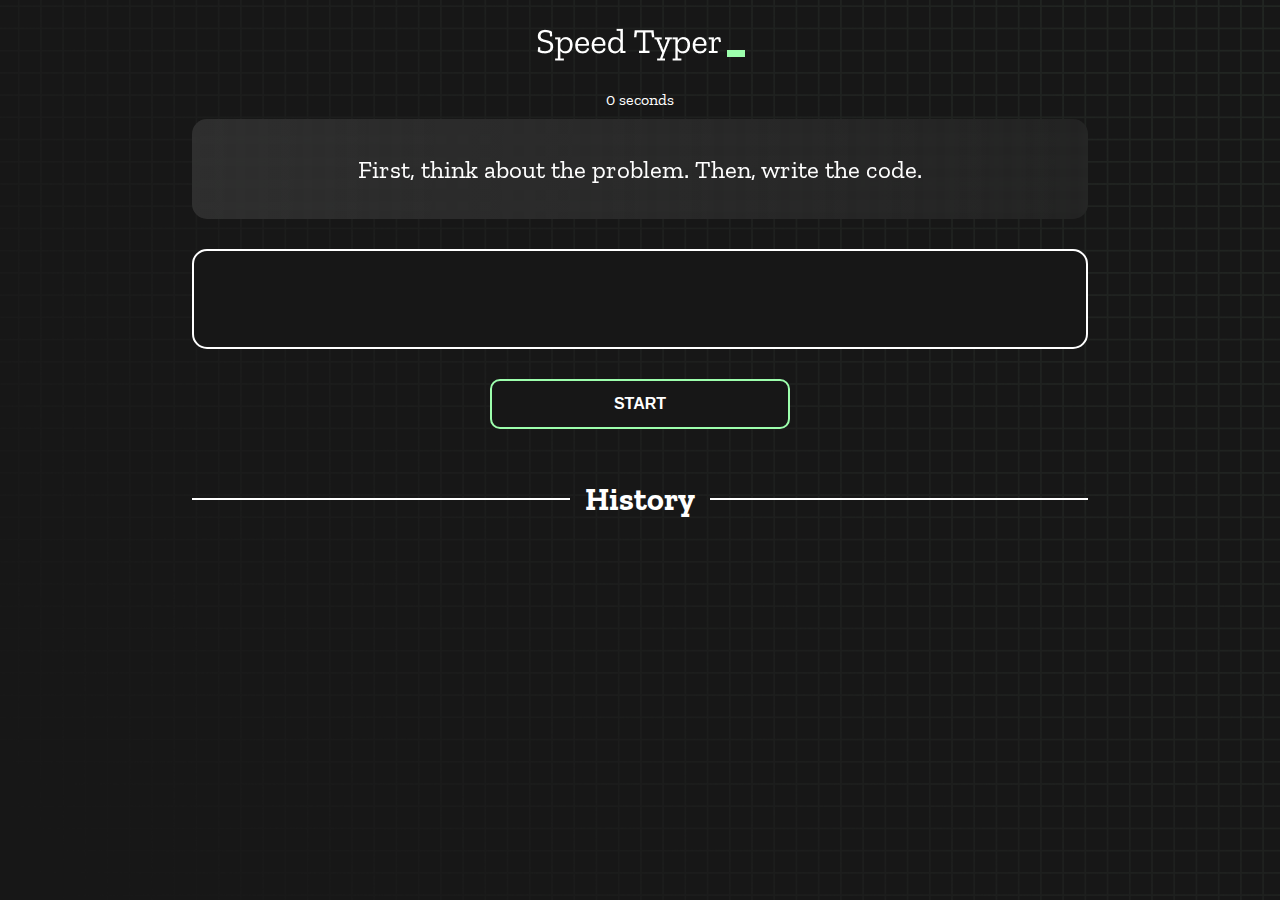
==== index.html @ bb96fa52 "Initial commit" ====
<!DOCTYPE html>
<html lang="en">
  <head>
    <meta charset="UTF-8" />
    <meta http-equiv="X-UA-Compatible" content="IE=edge" />
    <meta name="viewport" content="width=device-width, initial-scale=1.0" />
    <title>Speed Monster</title>
    <link rel="stylesheet" href="styles.css" />
    <link rel="preconnect" href="https://fonts.googleapis.com" />
    <link rel="preconnect" href="https://fonts.gstatic.com" crossorigin />
    <link
      href="https://fonts.googleapis.com/css2?family=Zilla+Slab:wght@300;400;500&display=swap"
      rel="stylesheet"
    />
  </head>
  <body>
    <h1 class="title"><img src="./logo.png" /></h1>
    <div id="show-time">0 seconds</div>

    <div class="box-container">
      <div id="question"></div>

      <div id="display" class="inactive"></div>

      <div class="buttons">
        <button id="starts">START</button>
      </div>

      <div class="divider-container">
        <div class="line"></div>
        <h1 class="title2">History</h1>
        <div class="line"></div>
      </div>
      <div id="histories"></div>
    </div>

    <div id="countdown"></div>
    <div id="modal-background" class="hidden"></div>
    <div id="result" class="hidden"></div>

    <script src="./history.js"></script>
    <script src="./script.js"></script>
  </body>
</html>
---- styles.css ----
* {
  padding: 0;
  margin: 0;
  box-sizing: border-box;
}

body {
  background-image: url("./bg.png");
  background-size: cover;
  background-position: left top;
  font-family: "Zilla Slab", serif;
}

.box-container {
  width: 70%;
  margin: 0 auto;
}

#question {
  height: 100px;
  display: flex;
  align-items: center;
  justify-content: center;
  color: white;
  font-size: 25px;
  border-radius: 15px;
  background: rgb(255, 255, 255);
  background: linear-gradient(
    92.49deg,
    rgba(255, 255, 255, 0.1) 0.18%,
    rgba(255, 255, 255, 0.05) 99.85%
  );
  backdrop-filter: blur(5px);
  margin-bottom: 30px;
}

#display {
  height: 100px;
  display: flex;
  flex-wrap: wrap;
  align-items: center;
  padding-left: 5rem;
  color: white;
  font-size: 32px;
  background-color: #171717;
  border: 2px solid #9dffad;
  border-radius: 15px;
}

#countdown {
  position: fixed;
  height: 100vh;
  width: 100vw;
  background-color: rgba(0, 0, 0, 0.8);
  top: 0;
  left: 0;
  display: flex;
  align-items: center;
  justify-content: center;
  font-size: 3rem;
  color: white;
  display: none;
}
#result {
  position: fixed;
  top: 10%; 
  left: 10%;
  transform: translate(-50%, -50%);
  height: 250px;
  width: 400px;
  background-color: #171717;
  border-radius: 15px;
  border: 2px solid #9dffad;
  color: white;
  text-align: center;
  padding: 2rem;
}
#show-time{
  text-align: center;
  color: white;
  margin: 10px 0;
}

.green {
  color: #9dffad;
}
.red {
  color: #eb6565;
}
.bold {
  font-weight: 700;
}
.inactive {
  border: 2px solid white !important;
}
.hidden {
  display: none;
}
.title {
  text-align: center;
  color: white;
  margin: 20px 0;
}

.divider-container {
  height: 80px;
  display: flex;
  justify-content: center;
  align-items: center;
  gap: 15px;
  margin: 0 auto;
}

.line {
  height: 2px;
  background: white;
  width: 100%;
}

.title2 {
  color: white;
  display: block;
}

.buttons {
  display: flex;
  justify-content: center;
  margin: 30px 0;
}
button {
  padding: 10px 20px;
  border: none;
  font-size: 16px;
  font-weight: bold;
  width: 300px;
  height: 50px;
  color: white;
  background-color: #171717;
  border-radius: 10px;
  border: 2px solid #9dffad;
  cursor: pointer;
}

#histories {
  display: flex;
  flex-wrap: wrap;
  justify-content: space-around;
}

.card {
  width: 100%;
  height: 100%;
  padding: 50px;
  display: flex;
  justify-content: space-between;
  align-items: center;
  padding: 20px 30px;
  color: white;
  border-radius: 15px;
  background: rgb(255, 255, 255);
  background: linear-gradient(
    92.49deg,
    rgba(255, 255, 255, 0.1) 0.18%,
    rgba(255, 255, 255, 0.05) 99.85%
  );
  backdrop-filter: blur(5px);
  margin-bottom: 30px;
}

#modal-background {
  background: rgb(255, 255, 255);
  background: linear-gradient(
    92.49deg,
    rgba(255, 255, 255, 0.1) 0.18%,
    rgba(255, 255, 255, 0.05) 99.85%
  );
  backdrop-filter: blur(5px);
  height: 100vh;
  width: 100%;
  position: fixed;
  top: 0;
}

@media only screen and (max-width: 700px) {
  .box-container {
    padding: 0 20px;
    width: 100%;
  }
  .card {
    flex-direction: column;
  }
}
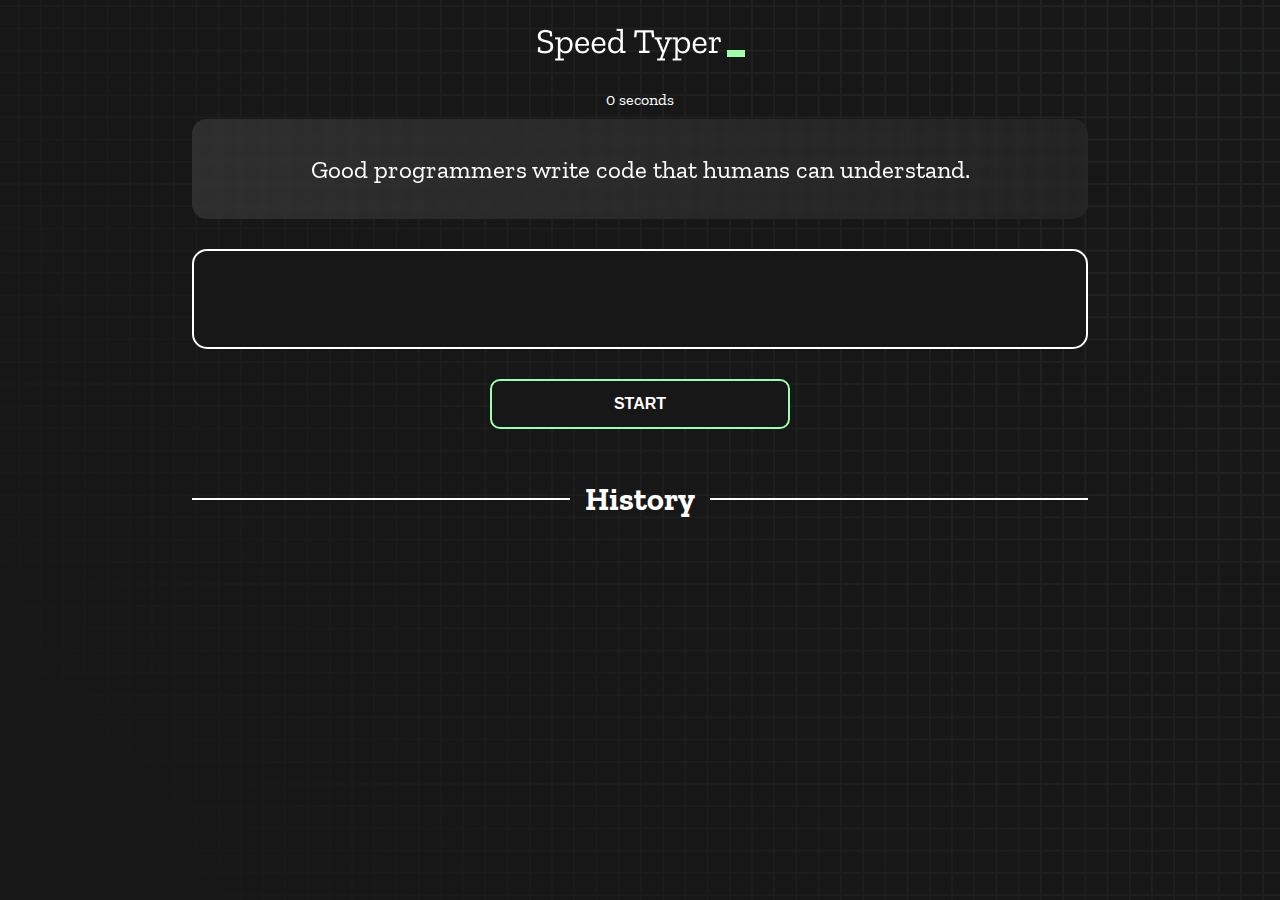
==== commit 5b153324: "title changed" ====
--- a/index.html
+++ b/index.html
@@ -4,7 +4,7 @@
     <meta charset="UTF-8" />
     <meta http-equiv="X-UA-Compatible" content="IE=edge" />
     <meta name="viewport" content="width=device-width, initial-scale=1.0" />
-    <title>Speed Monster</title>
+    <title>Type Racer</title>
     <link rel="stylesheet" href="styles.css" />
     <link rel="preconnect" href="https://fonts.googleapis.com" />
     <link rel="preconnect" href="https://fonts.gstatic.com" crossorigin />
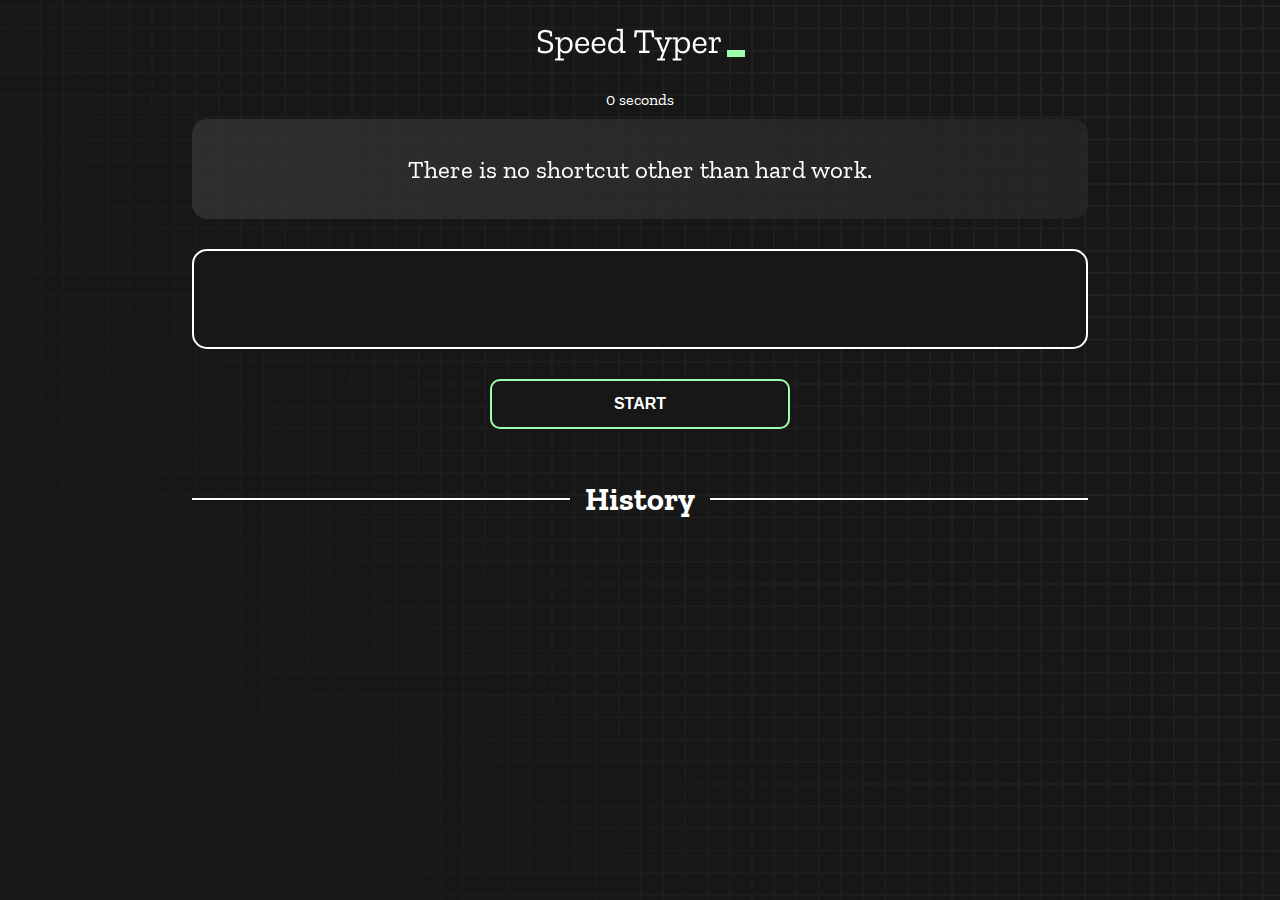
==== commit 39b484f2: "large device card style change" ====
--- a/index.html
+++ b/index.html
@@ -31,7 +31,9 @@
         <h1 class="title2">History</h1>
         <div class="line"></div>
       </div>
-      <div id="histories"></div>
+      <div id="histories">
+        
+      </div>
     </div>
 
     <div id="countdown"></div>
--- a/styles.css
+++ b/styles.css
@@ -63,8 +63,8 @@
 }
 #result {
   position: fixed;
-  top: 10%; 
-  left: 10%;
+  top: 50%; 
+  left: 50%;
   transform: translate(-50%, -50%);
   height: 250px;
   width: 400px;
@@ -142,8 +142,9 @@
 }
 
 #histories {
-  display: flex;
-  flex-wrap: wrap;
+  display: grid;
+  grid-template-columns: repeat(3 , 1fr);
+  grid-gap: 20px;
   justify-content: space-around;
 }
 
@@ -152,6 +153,8 @@
   height: 100%;
   padding: 50px;
   display: flex;
+  flex-direction: column;
+  text-align: center;
   justify-content: space-between;
   align-items: center;
   padding: 20px 30px;
